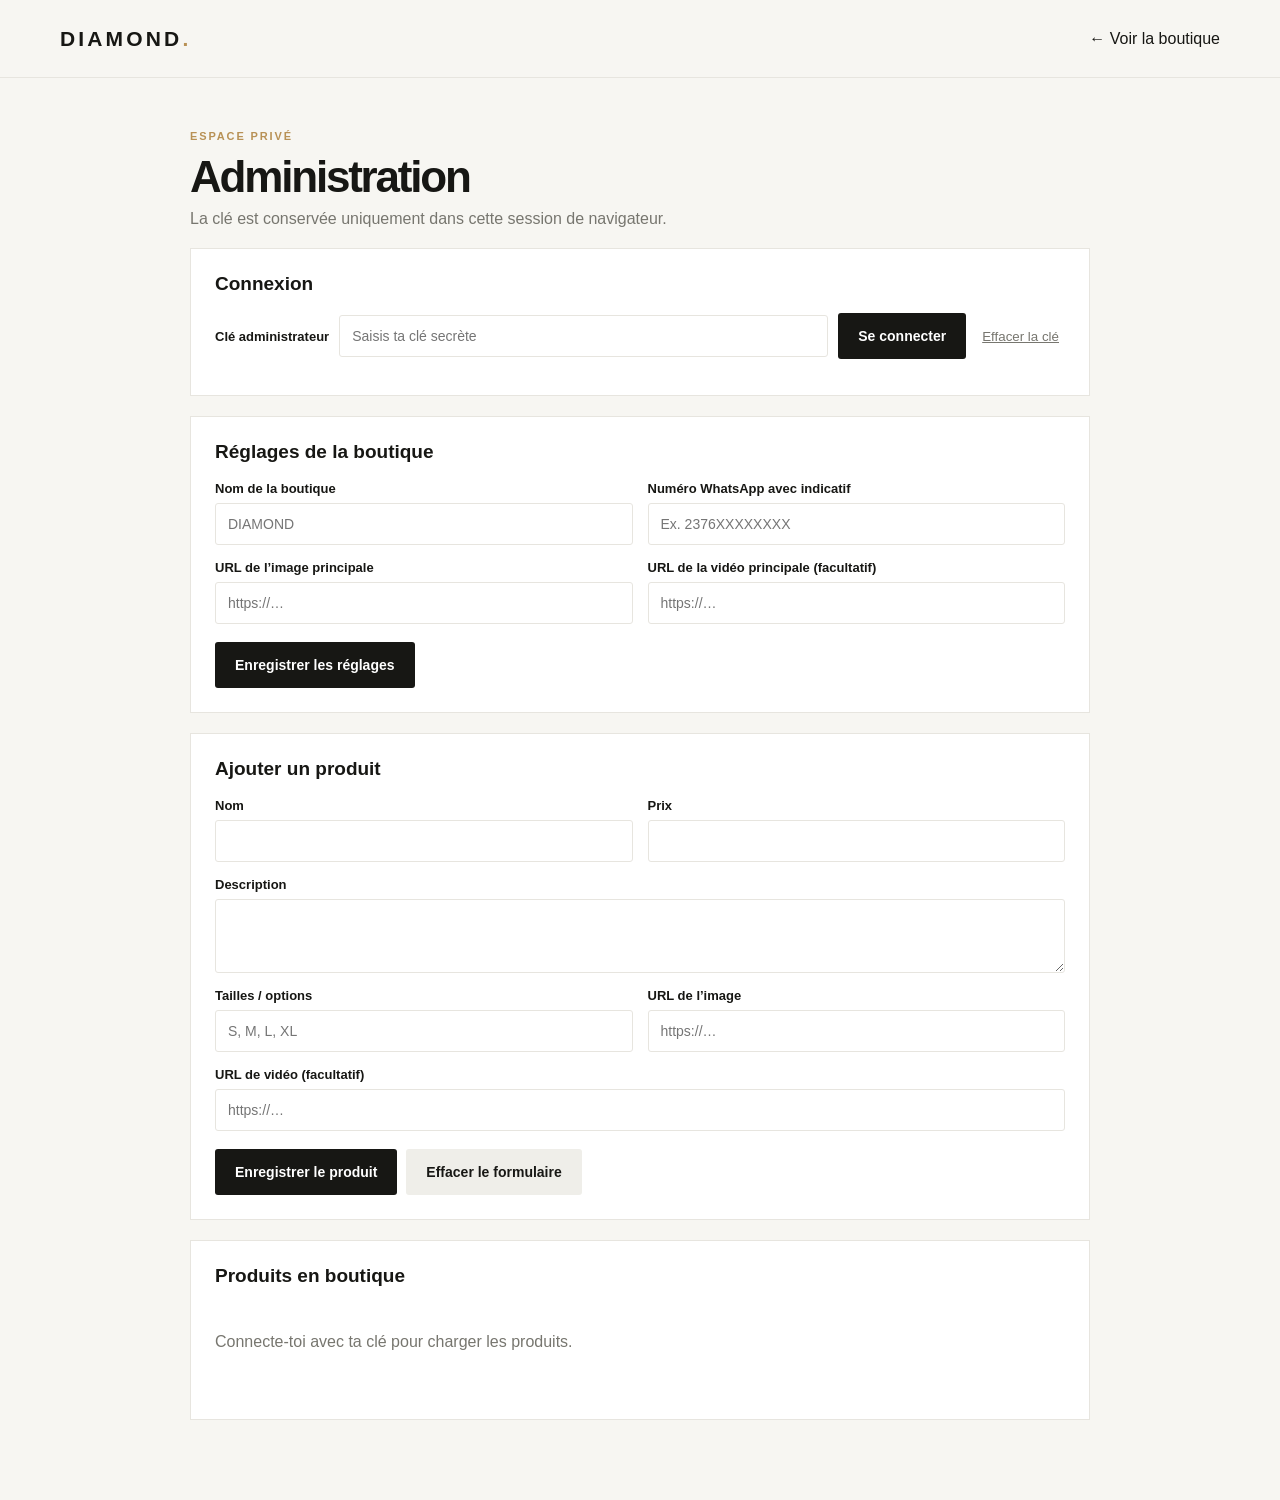
==== boutique-diamond/admin.html @ 829a42fb "Add isolated Diamond storefront in its own directory without modifying existing project files." ====
<!doctype html>
<html lang="fr">
<head>
  <meta charset="utf-8">
  <meta name="viewport" content="width=device-width, initial-scale=1">
  <meta name="robots" content="noindex, nofollow">
  <title>Administration — DIAMOND</title>
  <link rel="stylesheet" href="styles.css">
  <script src="admin.js" defer></script>
</head>
<body class="admin-page">
  <header class="header"><div class="wrap header-inner"><a class="logo" href="index.html">DIAMOND<span>.</span></a><a href="index.html">← Voir la boutique</a></div></header>
  <main class="wrap admin-wrap"><div class="admin-heading"><span class="eyebrow">Espace privé</span><h1>Administration</h1><p>La clé est conservée uniquement dans cette session de navigateur.</p></div>
    <section class="admin-card"><h2>Connexion</h2><div class="inline-form"><label for="adminKey">Clé administrateur</label><input id="adminKey" type="password" autocomplete="current-password" placeholder="Saisis ta clé secrète"><button class="button" id="saveKey">Se connecter</button><button class="text-button" id="logout" type="button">Effacer la clé</button></div><p id="status" class="status" role="status"></p></section>
    <section class="admin-card"><h2>Réglages de la boutique</h2><div class="form-grid"><label>Nom de la boutique<input id="brandInput" maxlength="80" placeholder="DIAMOND"></label><label>Numéro WhatsApp avec indicatif<input id="whatsappInput" inputmode="tel" placeholder="Ex. 2376XXXXXXXX"></label><label>URL de l’image principale<input id="heroImageInput" type="url" placeholder="https://…"></label><label>URL de la vidéo principale (facultatif)<input id="heroVideoInput" type="url" placeholder="https://…"></label></div><button class="button" id="saveSettings">Enregistrer les réglages</button></section>
    <section class="admin-card"><h2 id="productFormTitle">Ajouter un produit</h2><form id="productForm"><input id="productId" type="hidden"><div class="form-grid"><label>Nom<input id="productName" required maxlength="120"></label><label>Prix<input id="productPrice" type="number" min="0" step="1" required></label><label class="wide">Description<textarea id="productDescription" rows="3" maxlength="1000"></textarea></label><label>Tailles / options<input id="productSizes" placeholder="S, M, L, XL"></label><label>URL de l’image<input id="productImage" type="url" placeholder="https://…"></label><label class="wide">URL de vidéo (facultatif)<input id="productVideo" type="url" placeholder="https://…"></label></div><div class="actions"><button class="button" type="submit">Enregistrer le produit</button><button class="button button-quiet" type="reset" id="cancelEdit">Effacer le formulaire</button></div></form></section>
    <section class="admin-card"><h2>Produits en boutique</h2><div id="adminProducts"><p class="notice">Connecte-toi avec ta clé pour charger les produits.</p></div></section>
  </main>
</body>
</html>
---- boutique-diamond/styles.css ----
:root{--ink:#171714;--muted:#77766f;--paper:#f7f6f2;--line:#e7e5df;--accent:#b89155;--white:#fff}*{box-sizing:border-box}html{scroll-behavior:smooth}body{margin:0;background:var(--paper);color:var(--ink);font-family:'DM Sans',Arial,sans-serif}a{color:inherit;text-decoration:none}.wrap{width:min(1160px,calc(100% - 44px));margin:auto}.header{height:78px;border-bottom:1px solid var(--line);background:rgba(247,246,242,.94);position:sticky;top:0;z-index:5;backdrop-filter:blur(12px)}.header-inner{height:100%;display:flex;align-items:center;justify-content:space-between}.logo{font-size:21px;font-weight:800;letter-spacing:.15em}.logo span{color:var(--accent)}nav{display:flex;gap:34px;color:#68675f;font-size:14px}nav a:hover,.footer a:hover{color:var(--accent)}.button{display:inline-flex;align-items:center;justify-content:center;gap:18px;border:0;border-radius:3px;padding:15px 20px;background:var(--ink);color:var(--white);font:600 14px 'DM Sans',sans-serif;cursor:pointer;transition:background .2s,transform .2s}.button:hover{background:#393830;transform:translateY(-1px)}.button-small{padding:11px 16px;font-size:13px}.hero{padding:76px 0 90px}.hero-inner{display:grid;grid-template-columns:1fr .95fr;gap:65px;align-items:center}.eyebrow{font-size:11px;font-weight:700;letter-spacing:.17em;text-transform:uppercase;color:var(--accent)}h1,h2,h3,p{margin-top:0}.hero h1{font-size:clamp(48px,7vw,86px);line-height:.99;letter-spacing:-.06em;font-weight:600;margin:21px 0}.hero h1 em,.story h2 em{font-family:Georgia,serif;font-weight:400;color:var(--accent)}.hero-copy>p{max-width:400px;color:var(--muted);font-size:16px;line-height:1.8;margin-bottom:28px}.hero-visual{height:480px;background:#e9e5db;overflow:hidden;position:relative}.hero-media{width:100%;height:100%;object-fit:cover}.hero-placeholder{height:100%;display:flex;flex-direction:column;align-items:center;justify-content:center;background:linear-gradient(145deg,#e9e5db,#d4cbb9);color:#fff}.hero-placeholder span{font-size:clamp(40px,7vw,76px);font-weight:800;letter-spacing:.2em}.hero-placeholder small{letter-spacing:.35em;font-size:10px}.collection{padding:15px 0 100px}.section-heading{display:flex;justify-content:space-between;align-items:end;margin-bottom:30px}.section-heading h2,.contact h2{font-size:42px;letter-spacing:-.05em;margin:10px 0 0}.section-heading>p{color:var(--muted);font-size:14px;margin:0 0 8px}.products{display:grid;grid-template-columns:repeat(3,minmax(0,1fr));gap:22px}.product-card{background:var(--white);border:1px solid var(--line)}.product-photo{height:300px;background:#eeece7;overflow:hidden}.product-photo img{width:100%;height:100%;object-fit:cover;transition:transform .35s}.product-card:hover .product-photo img{transform:scale(1.035)}.photo-placeholder{height:100%;display:grid;place-items:center;color:#aaa395;letter-spacing:.18em;font-weight:800}.product-info{padding:20px}.product-title{display:flex;justify-content:space-between;align-items:start;gap:10px}.product-title h3{font-size:17px;margin:0;font-weight:700}.product-title span{color:var(--accent);font-weight:700;white-space:nowrap}.product-info>p{font-size:13px;color:var(--muted);line-height:1.7;margin:12px 0}.sizes{display:flex;gap:7px;flex-wrap:wrap;margin:15px 0}.sizes span{border:1px solid var(--line);padding:5px 9px;font-size:11px;color:var(--muted)}.order-button{width:100%;margin-top:7px;font-size:12px}.notice{grid-column:1/-1;color:var(--muted);padding:28px 0}.story{background:#1b1b18;color:#f8f6f0;padding:88px 0}.story-inner{max-width:700px}.story h2{font-size:clamp(42px,6vw,68px);line-height:1.08;letter-spacing:-.05em;margin:17px 0}.story p{max-width:480px;color:#b8b6ad;line-height:1.8}.contact{padding-top:75px;padding-bottom:75px;display:flex;align-items:center;justify-content:space-between;gap:24px}.contact h2{line-height:1.1}.footer{border-top:1px solid var(--line);padding:23px 0}.footer-inner{display:flex;align-items:center;justify-content:space-between;gap:18px;color:var(--muted);font-size:12px}.admin-link{color:var(--muted)}.admin-page{min-height:100vh}.admin-wrap{max-width:900px;padding-top:48px;padding-bottom:80px}.admin-heading h1{font-size:44px;letter-spacing:-.05em;margin:8px 0}.admin-heading p{color:var(--muted)}.admin-card{background:#fff;border:1px solid var(--line);padding:24px;margin-top:20px}.admin-card h2{font-size:19px;margin-bottom:18px}.inline-form{display:flex;align-items:center;gap:10px;flex-wrap:wrap}.inline-form label{font-size:13px;font-weight:600}.inline-form input{flex:1;min-width:220px}.form-grid{display:grid;grid-template-columns:1fr 1fr;gap:15px;margin-bottom:18px}.form-grid label{display:flex;flex-direction:column;gap:7px;font-weight:600;font-size:13px}.form-grid .wide{grid-column:1/-1}input,textarea{width:100%;padding:12px;border:1px solid var(--line);border-radius:3px;background:#fff;color:var(--ink);font:14px 'DM Sans',sans-serif}textarea{resize:vertical}.text-button{border:0;background:none;color:var(--muted);text-decoration:underline;cursor:pointer}.button-quiet{background:#efeee9;color:var(--ink)}.button-quiet:hover{background:#e5e3db;color:var(--ink)}.button-danger{background:#9e3b32}.button-danger:hover{background:#7d2c25}.actions{display:flex;gap:9px;flex-wrap:wrap}.status{font-size:13px;color:#477453;margin:12px 0 0}.status.error{color:#a7352c}.admin-product{display:flex;align-items:center;justify-content:space-between;gap:16px;padding:15px 0;border-top:1px solid var(--line)}.admin-product>div:first-child{display:flex;flex-direction:column;gap:5px}.admin-product span{color:var(--muted);font-size:13px}.admin-product .button{padding:9px 12px;font-size:12px}@media(max-width:760px){.wrap{width:min(100% - 32px,560px)}nav{display:none}.hero{padding:48px 0 65px}.hero-inner{grid-template-columns:1fr;gap:34px}.hero-visual{height:350px}.products{grid-template-columns:repeat(2,minmax(0,1fr));gap:13px}.product-photo{height:230px}.product-info{padding:14px}.product-title{display:block}.product-title span{display:block;margin-top:8px}.section-heading{display:block}.section-heading>p{margin-top:12px}.contact{align-items:flex-start;flex-direction:column}.footer-inner{flex-wrap:wrap}.admin-wrap{padding-top:32px}.admin-card{padding:17px}.inline-form{align-items:stretch;flex-direction:column}.form-grid{grid-template-columns:1fr}.form-grid .wide{grid-column:auto}}@media(max-width:420px){.products{grid-template-columns:1fr}.product-photo{height:300px}.header{height:68px}.header .button-small{font-size:11px;padding:10px}.hero h1{font-size:50px}}
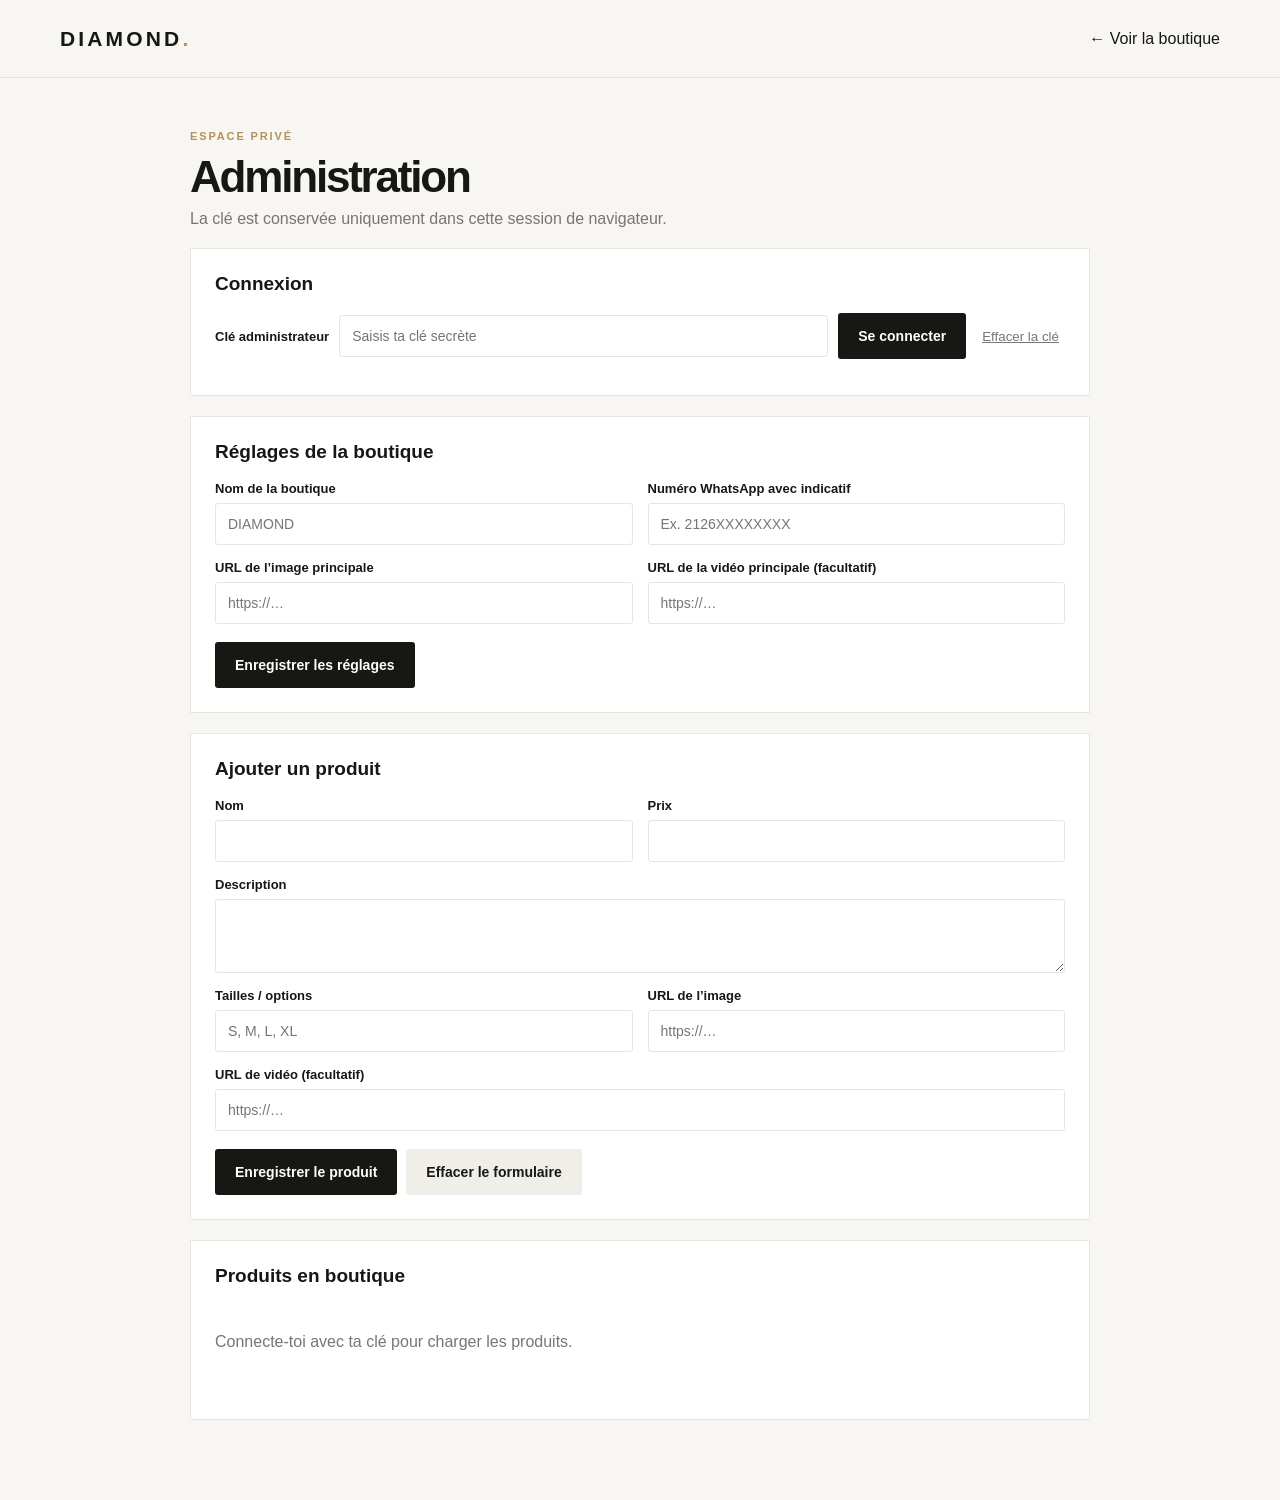
==== commit fde69552: "Mettre à jour l’indicatif WhatsApp" ====
--- a/boutique-diamond/admin.html
+++ b/boutique-diamond/admin.html
@@ -12,9 +12,10 @@
   <header class="header"><div class="wrap header-inner"><a class="logo" href="index.html">DIAMOND<span>.</span></a><a href="index.html">← Voir la boutique</a></div></header>
   <main class="wrap admin-wrap"><div class="admin-heading"><span class="eyebrow">Espace privé</span><h1>Administration</h1><p>La clé est conservée uniquement dans cette session de navigateur.</p></div>
     <section class="admin-card"><h2>Connexion</h2><div class="inline-form"><label for="adminKey">Clé administrateur</label><input id="adminKey" type="password" autocomplete="current-password" placeholder="Saisis ta clé secrète"><button class="button" id="saveKey">Se connecter</button><button class="text-button" id="logout" type="button">Effacer la clé</button></div><p id="status" class="status" role="status"></p></section>
-    <section class="admin-card"><h2>Réglages de la boutique</h2><div class="form-grid"><label>Nom de la boutique<input id="brandInput" maxlength="80" placeholder="DIAMOND"></label><label>Numéro WhatsApp avec indicatif<input id="whatsappInput" inputmode="tel" placeholder="Ex. 2376XXXXXXXX"></label><label>URL de l’image principale<input id="heroImageInput" type="url" placeholder="https://…"></label><label>URL de la vidéo principale (facultatif)<input id="heroVideoInput" type="url" placeholder="https://…"></label></div><button class="button" id="saveSettings">Enregistrer les réglages</button></section>
+    <section class="admin-card"><h2>Réglages de la boutique</h2><div class="form-grid"><label>Nom de la boutique<input id="brandInput" maxlength="80" placeholder="DIAMOND"></label><label>Numéro WhatsApp avec indicatif<input id="whatsappInput" inputmode="tel" placeholder="Ex. 2126XXXXXXXX"></label><label>URL de l’image principale<input id="heroImageInput" type="url" placeholder="https://…"></label><label>URL de la vidéo principale (facultatif)<input id="heroVideoInput" type="url" placeholder="https://…"></label></div><button class="button" id="saveSettings">Enregistrer les réglages</button></section>
     <section class="admin-card"><h2 id="productFormTitle">Ajouter un produit</h2><form id="productForm"><input id="productId" type="hidden"><div class="form-grid"><label>Nom<input id="productName" required maxlength="120"></label><label>Prix<input id="productPrice" type="number" min="0" step="1" required></label><label class="wide">Description<textarea id="productDescription" rows="3" maxlength="1000"></textarea></label><label>Tailles / options<input id="productSizes" placeholder="S, M, L, XL"></label><label>URL de l’image<input id="productImage" type="url" placeholder="https://…"></label><label class="wide">URL de vidéo (facultatif)<input id="productVideo" type="url" placeholder="https://…"></label></div><div class="actions"><button class="button" type="submit">Enregistrer le produit</button><button class="button button-quiet" type="reset" id="cancelEdit">Effacer le formulaire</button></div></form></section>
     <section class="admin-card"><h2>Produits en boutique</h2><div id="adminProducts"><p class="notice">Connecte-toi avec ta clé pour charger les produits.</p></div></section>
+    <input id="productPhotoPicker" type="file" accept="image/*" hidden>
   </main>
 </body>
 </html>
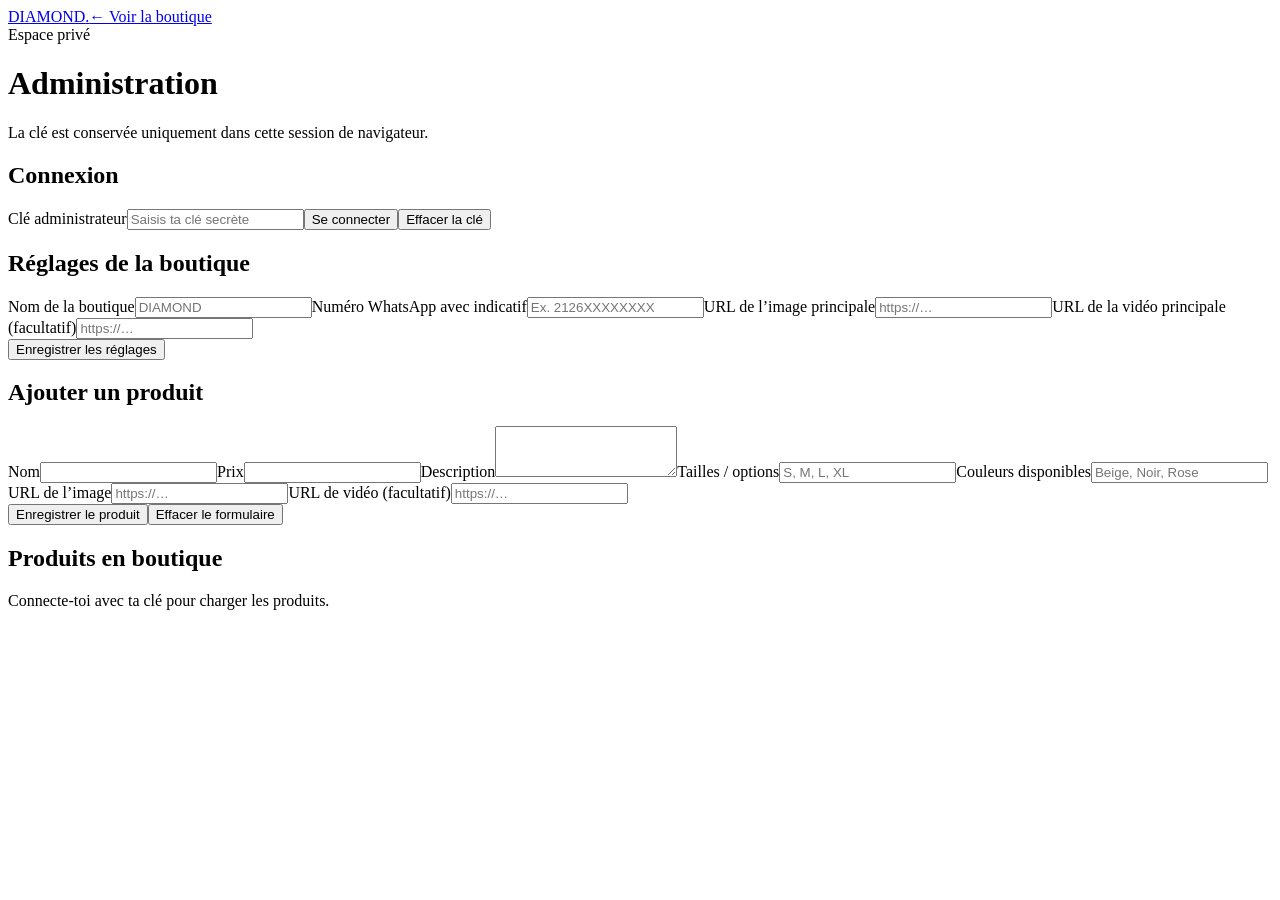
==== commit ae58bf6d: "Add product color options and selection" ====
--- a/boutique-diamond/admin.html
+++ b/boutique-diamond/admin.html
@@ -13,7 +13,7 @@
   <main class="wrap admin-wrap"><div class="admin-heading"><span class="eyebrow">Espace privé</span><h1>Administration</h1><p>La clé est conservée uniquement dans cette session de navigateur.</p></div>
     <section class="admin-card"><h2>Connexion</h2><div class="inline-form"><label for="adminKey">Clé administrateur</label><input id="adminKey" type="password" autocomplete="current-password" placeholder="Saisis ta clé secrète"><button class="button" id="saveKey">Se connecter</button><button class="text-button" id="logout" type="button">Effacer la clé</button></div><p id="status" class="status" role="status"></p></section>
     <section class="admin-card"><h2>Réglages de la boutique</h2><div class="form-grid"><label>Nom de la boutique<input id="brandInput" maxlength="80" placeholder="DIAMOND"></label><label>Numéro WhatsApp avec indicatif<input id="whatsappInput" inputmode="tel" placeholder="Ex. 2126XXXXXXXX"></label><label>URL de l’image principale<input id="heroImageInput" type="url" placeholder="https://…"></label><label>URL de la vidéo principale (facultatif)<input id="heroVideoInput" type="url" placeholder="https://…"></label></div><button class="button" id="saveSettings">Enregistrer les réglages</button></section>
-    <section class="admin-card"><h2 id="productFormTitle">Ajouter un produit</h2><form id="productForm"><input id="productId" type="hidden"><div class="form-grid"><label>Nom<input id="productName" required maxlength="120"></label><label>Prix<input id="productPrice" type="number" min="0" step="1" required></label><label class="wide">Description<textarea id="productDescription" rows="3" maxlength="1000"></textarea></label><label>Tailles / options<input id="productSizes" placeholder="S, M, L, XL"></label><label>URL de l’image<input id="productImage" type="url" placeholder="https://…"></label><label class="wide">URL de vidéo (facultatif)<input id="productVideo" type="url" placeholder="https://…"></label></div><div class="actions"><button class="button" type="submit">Enregistrer le produit</button><button class="button button-quiet" type="reset" id="cancelEdit">Effacer le formulaire</button></div></form></section>
+    <section class="admin-card"><h2 id="productFormTitle">Ajouter un produit</h2><form id="productForm"><input id="productId" type="hidden"><div class="form-grid"><label>Nom<input id="productName" required maxlength="120"></label><label>Prix<input id="productPrice" type="number" min="0" step="1" required></label><label class="wide">Description<textarea id="productDescription" rows="3" maxlength="1000"></textarea></label><label>Tailles / options<input id="productSizes" placeholder="S, M, L, XL"></label><label>Couleurs disponibles<input id="productColors" placeholder="Beige, Noir, Rose"></label><label>URL de l’image<input id="productImage" type="url" placeholder="https://…"></label><label class="wide">URL de vidéo (facultatif)<input id="productVideo" type="url" placeholder="https://…"></label></div><div class="actions"><button class="button" type="submit">Enregistrer le produit</button><button class="button button-quiet" type="reset" id="cancelEdit">Effacer le formulaire</button></div></form></section>
     <section class="admin-card"><h2>Produits en boutique</h2><div id="adminProducts"><p class="notice">Connecte-toi avec ta clé pour charger les produits.</p></div></section>
     <input id="productPhotoPicker" type="file" accept="image/*" hidden>
   </main>
--- a/boutique-diamond/styles.css
+++ b/boutique-diamond/styles.css
@@ -1 +1,4 @@
-:root{--ink:#171714;--muted:#77766f;--paper:#f7f6f2;--line:#e7e5df;--accent:#b89155;--white:#fff}*{box-sizing:border-box}html{scroll-behavior:smooth}body{margin:0;background:var(--paper);color:var(--ink);font-family:'DM Sans',Arial,sans-serif}a{color:inherit;text-decoration:none}.wrap{width:min(1160px,calc(100% - 44px));margin:auto}.header{height:78px;border-bottom:1px solid var(--line);background:rgba(247,246,242,.94);position:sticky;top:0;z-index:5;backdrop-filter:blur(12px)}.header-inner{height:100%;display:flex;align-items:center;justify-content:space-between}.logo{font-size:21px;font-weight:800;letter-spacing:.15em}.logo span{color:var(--accent)}nav{display:flex;gap:34px;color:#68675f;font-size:14px}nav a:hover,.footer a:hover{color:var(--accent)}.button{display:inline-flex;align-items:center;justify-content:center;gap:18px;border:0;border-radius:3px;padding:15px 20px;background:var(--ink);color:var(--white);font:600 14px 'DM Sans',sans-serif;cursor:pointer;transition:background .2s,transform .2s}.button:hover{background:#393830;transform:translateY(-1px)}.button-small{padding:11px 16px;font-size:13px}.hero{padding:76px 0 90px}.hero-inner{display:grid;grid-template-columns:1fr .95fr;gap:65px;align-items:center}.eyebrow{font-size:11px;font-weight:700;letter-spacing:.17em;text-transform:uppercase;color:var(--accent)}h1,h2,h3,p{margin-top:0}.hero h1{font-size:clamp(48px,7vw,86px);line-height:.99;letter-spacing:-.06em;font-weight:600;margin:21px 0}.hero h1 em,.story h2 em{font-family:Georgia,serif;font-weight:400;color:var(--accent)}.hero-copy>p{max-width:400px;color:var(--muted);font-size:16px;line-height:1.8;margin-bottom:28px}.hero-visual{height:480px;background:#e9e5db;overflow:hidden;position:relative}.hero-media{width:100%;height:100%;object-fit:cover}.hero-placeholder{height:100%;display:flex;flex-direction:column;align-items:center;justify-content:center;background:linear-gradient(145deg,#e9e5db,#d4cbb9);color:#fff}.hero-placeholder span{font-size:clamp(40px,7vw,76px);font-weight:800;letter-spacing:.2em}.hero-placeholder small{letter-spacing:.35em;font-size:10px}.collection{padding:15px 0 100px}.section-heading{display:flex;justify-content:space-between;align-items:end;margin-bottom:30px}.section-heading h2,.contact h2{font-size:42px;letter-spacing:-.05em;margin:10px 0 0}.section-heading>p{color:var(--muted);font-size:14px;margin:0 0 8px}.products{display:grid;grid-template-columns:repeat(3,minmax(0,1fr));gap:22px}.product-card{background:var(--white);border:1px solid var(--line)}.product-photo{height:300px;background:#eeece7;overflow:hidden}.product-photo img{width:100%;height:100%;object-fit:cover;transition:transform .35s}.product-card:hover .product-photo img{transform:scale(1.035)}.photo-placeholder{height:100%;display:grid;place-items:center;color:#aaa395;letter-spacing:.18em;font-weight:800}.product-info{padding:20px}.product-title{display:flex;justify-content:space-between;align-items:start;gap:10px}.product-title h3{font-size:17px;margin:0;font-weight:700}.product-title span{color:var(--accent);font-weight:700;white-space:nowrap}.product-info>p{font-size:13px;color:var(--muted);line-height:1.7;margin:12px 0}.sizes{display:flex;gap:7px;flex-wrap:wrap;margin:15px 0}.sizes span{border:1px solid var(--line);padding:5px 9px;font-size:11px;color:var(--muted)}.order-button{width:100%;margin-top:7px;font-size:12px}.notice{grid-column:1/-1;color:var(--muted);padding:28px 0}.story{background:#1b1b18;color:#f8f6f0;padding:88px 0}.story-inner{max-width:700px}.story h2{font-size:clamp(42px,6vw,68px);line-height:1.08;letter-spacing:-.05em;margin:17px 0}.story p{max-width:480px;color:#b8b6ad;line-height:1.8}.contact{padding-top:75px;padding-bottom:75px;display:flex;align-items:center;justify-content:space-between;gap:24px}.contact h2{line-height:1.1}.footer{border-top:1px solid var(--line);padding:23px 0}.footer-inner{display:flex;align-items:center;justify-content:space-between;gap:18px;color:var(--muted);font-size:12px}.admin-link{color:var(--muted)}.admin-page{min-height:100vh}.admin-wrap{max-width:900px;padding-top:48px;padding-bottom:80px}.admin-heading h1{font-size:44px;letter-spacing:-.05em;margin:8px 0}.admin-heading p{color:var(--muted)}.admin-card{background:#fff;border:1px solid var(--line);padding:24px;margin-top:20px}.admin-card h2{font-size:19px;margin-bottom:18px}.inline-form{display:flex;align-items:center;gap:10px;flex-wrap:wrap}.inline-form label{font-size:13px;font-weight:600}.inline-form input{flex:1;min-width:220px}.form-grid{display:grid;grid-template-columns:1fr 1fr;gap:15px;margin-bottom:18px}.form-grid label{display:flex;flex-direction:column;gap:7px;font-weight:600;font-size:13px}.form-grid .wide{grid-column:1/-1}input,textarea{width:100%;padding:12px;border:1px solid var(--line);border-radius:3px;background:#fff;color:var(--ink);font:14px 'DM Sans',sans-serif}textarea{resize:vertical}.text-button{border:0;background:none;color:var(--muted);text-decoration:underline;cursor:pointer}.button-quiet{background:#efeee9;color:var(--ink)}.button-quiet:hover{background:#e5e3db;color:var(--ink)}.button-danger{background:#9e3b32}.button-danger:hover{background:#7d2c25}.actions{display:flex;gap:9px;flex-wrap:wrap}.status{font-size:13px;color:#477453;margin:12px 0 0}.status.error{color:#a7352c}.admin-product{display:flex;align-items:center;justify-content:space-between;gap:16px;padding:15px 0;border-top:1px solid var(--line)}.admin-product>div:first-child{display:flex;flex-direction:column;gap:5px}.admin-product span{color:var(--muted);font-size:13px}.admin-product .button{padding:9px 12px;font-size:12px}@media(max-width:760px){.wrap{width:min(100% - 32px,560px)}nav{display:none}.hero{padding:48px 0 65px}.hero-inner{grid-template-columns:1fr;gap:34px}.hero-visual{height:350px}.products{grid-template-columns:repeat(2,minmax(0,1fr));gap:13px}.product-photo{height:230px}.product-info{padding:14px}.product-title{display:block}.product-title span{display:block;margin-top:8px}.section-heading{display:block}.section-heading>p{margin-top:12px}.contact{align-items:flex-start;flex-direction:column}.footer-inner{flex-wrap:wrap}.admin-wrap{padding-top:32px}.admin-card{padding:17px}.inline-form{align-items:stretch;flex-direction:column}.form-grid{grid-template-columns:1fr}.form-grid .wide{grid-column:auto}}@media(max-width:420px){.products{grid-template-columns:1fr}.product-photo{height:300px}.header{height:68px}.header .button-small{font-size:11px;padding:10px}.hero h1{font-size:50px}}
+
+/* Product color choices */
+.color-options button { border: 1px solid var(--line); padding: 5px 9px; background: transparent; color: var(--muted); font: inherit; font-size: 11px; cursor: pointer; }
+.color-options button.is-selected { border-color: var(--ink); background: var(--ink); color: var(--white); }
